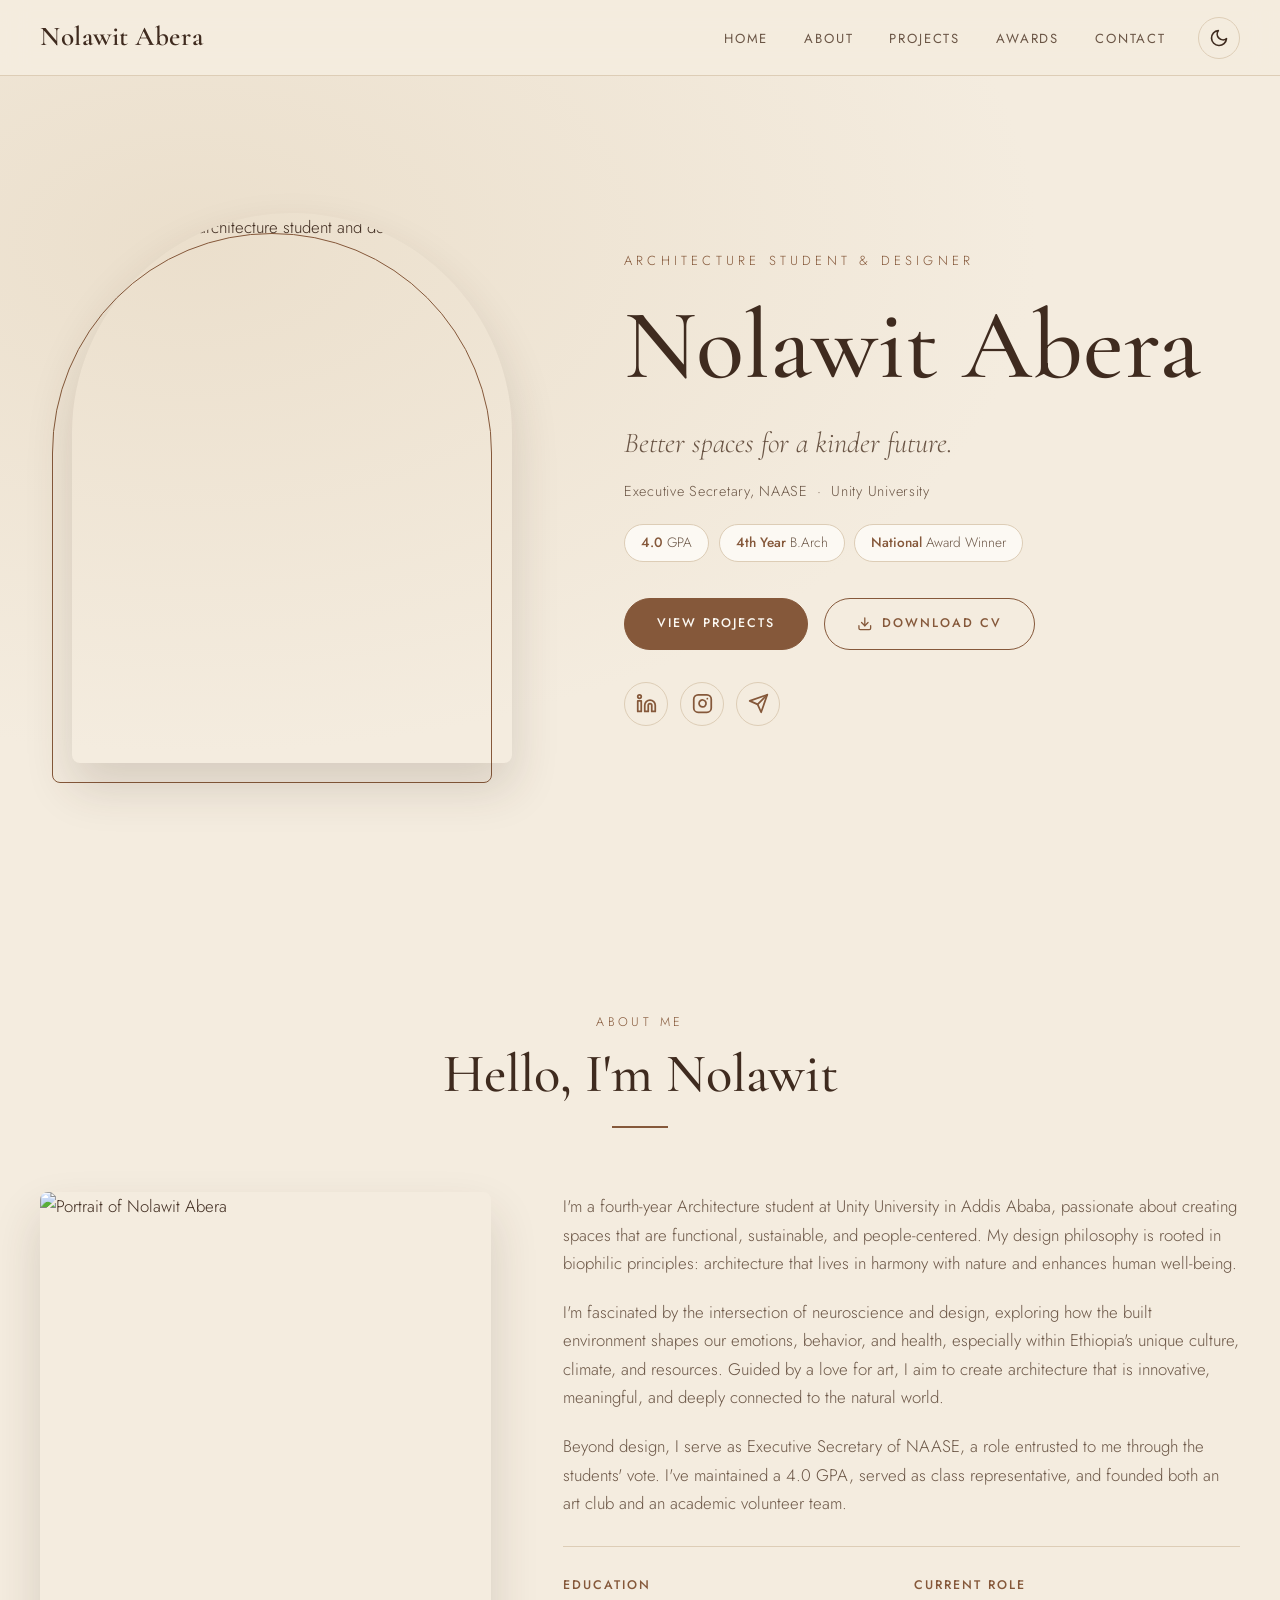
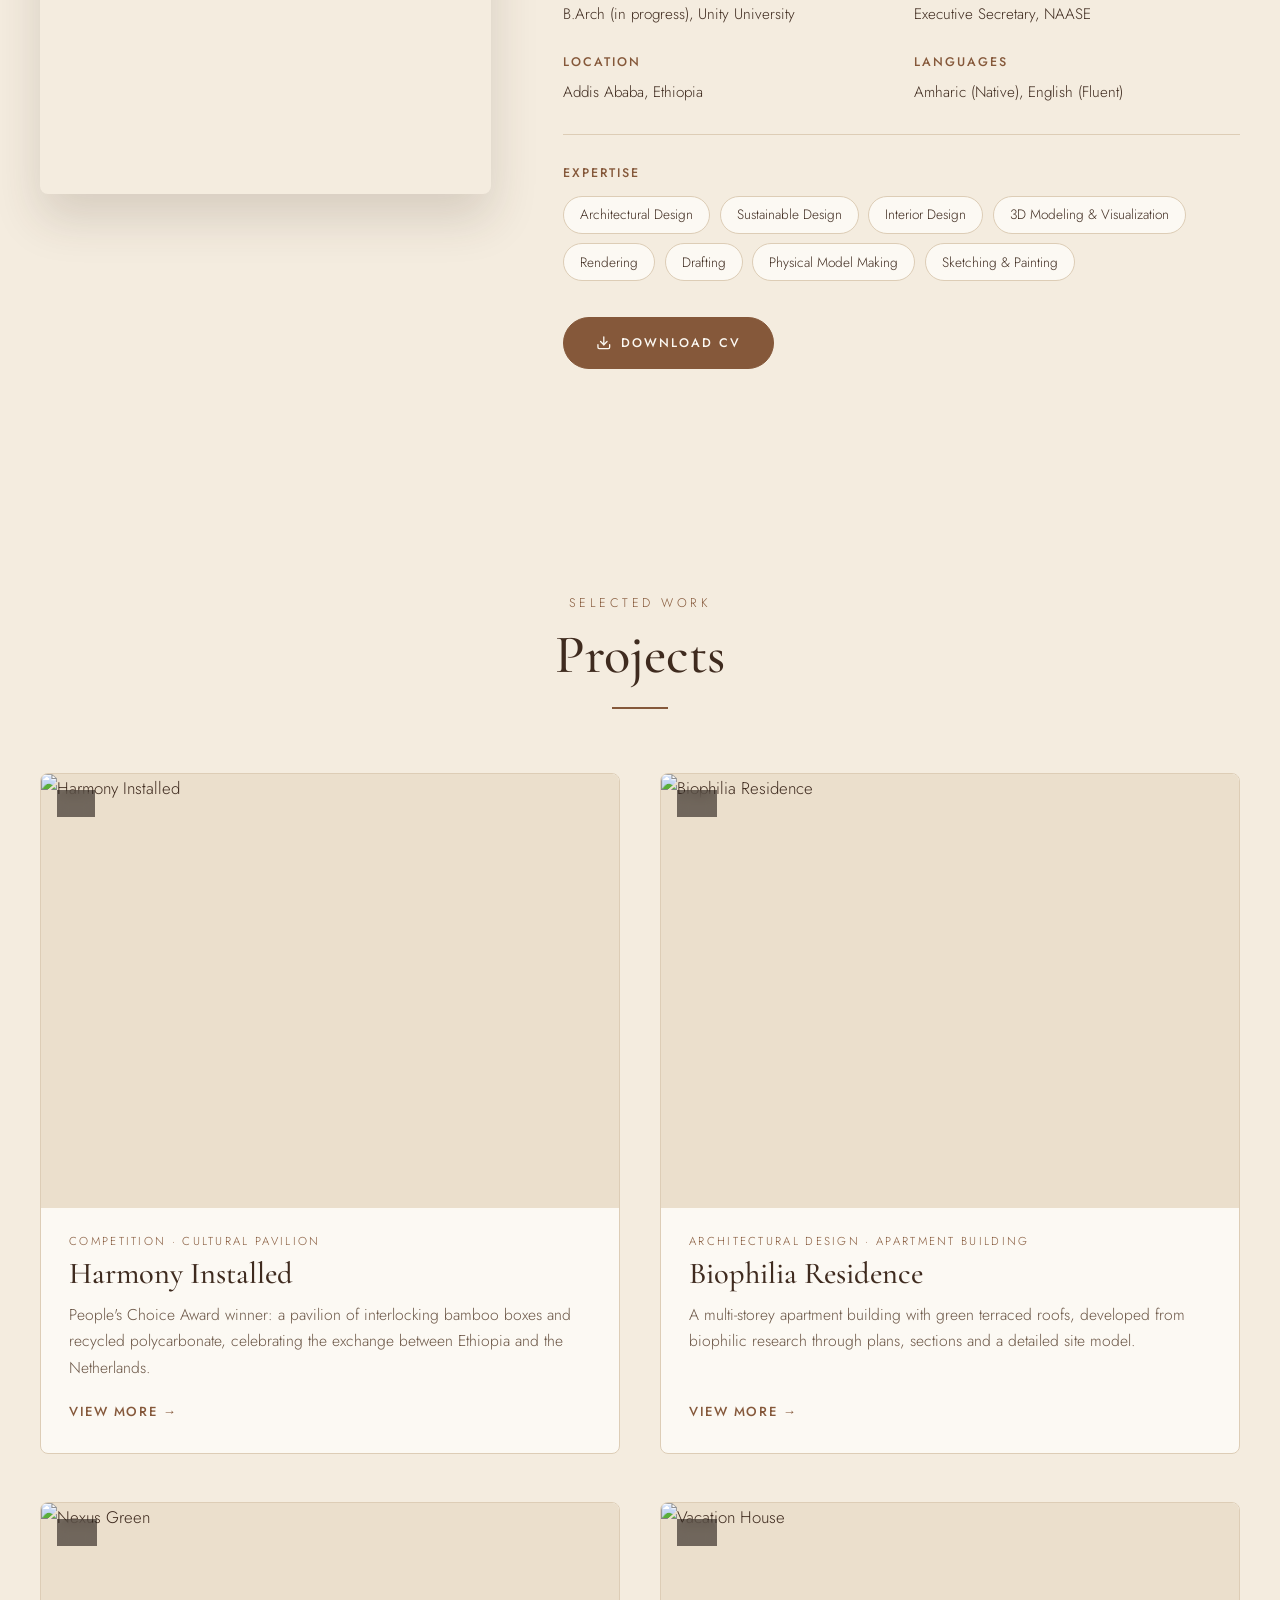
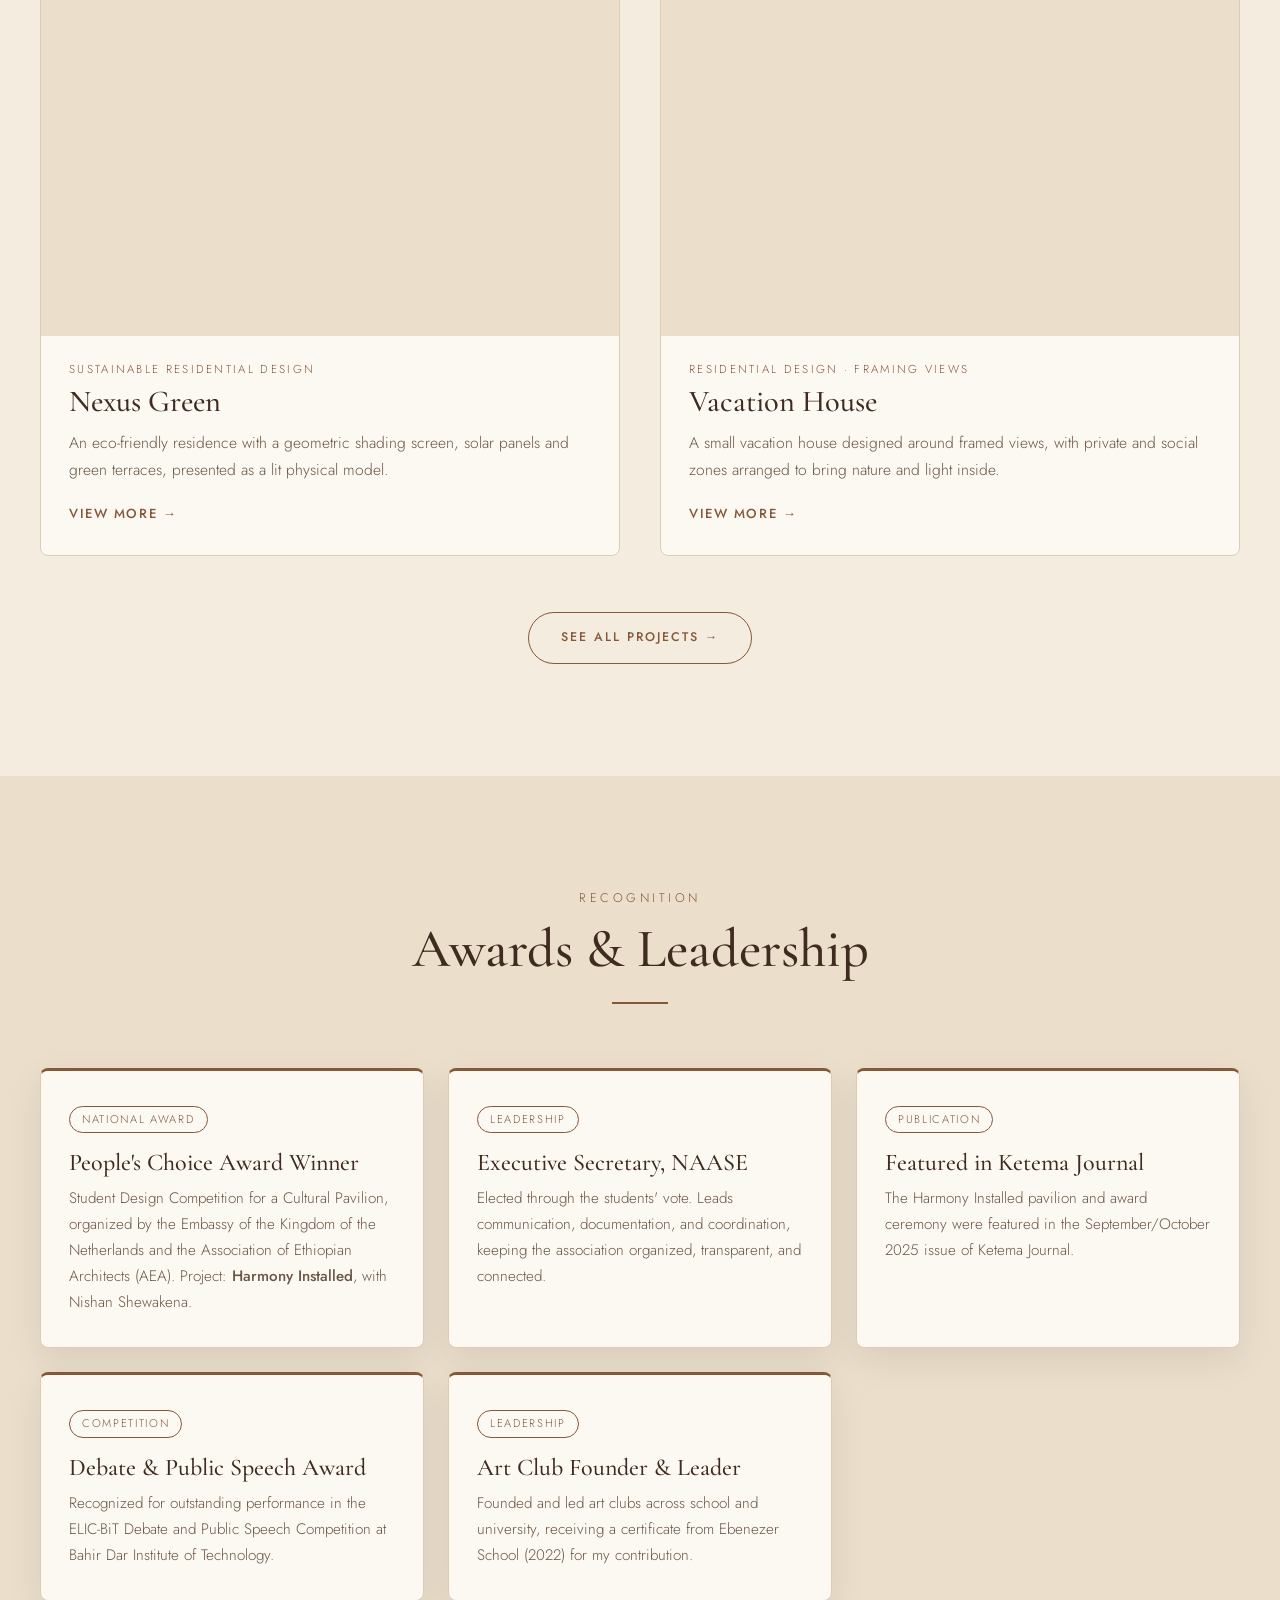
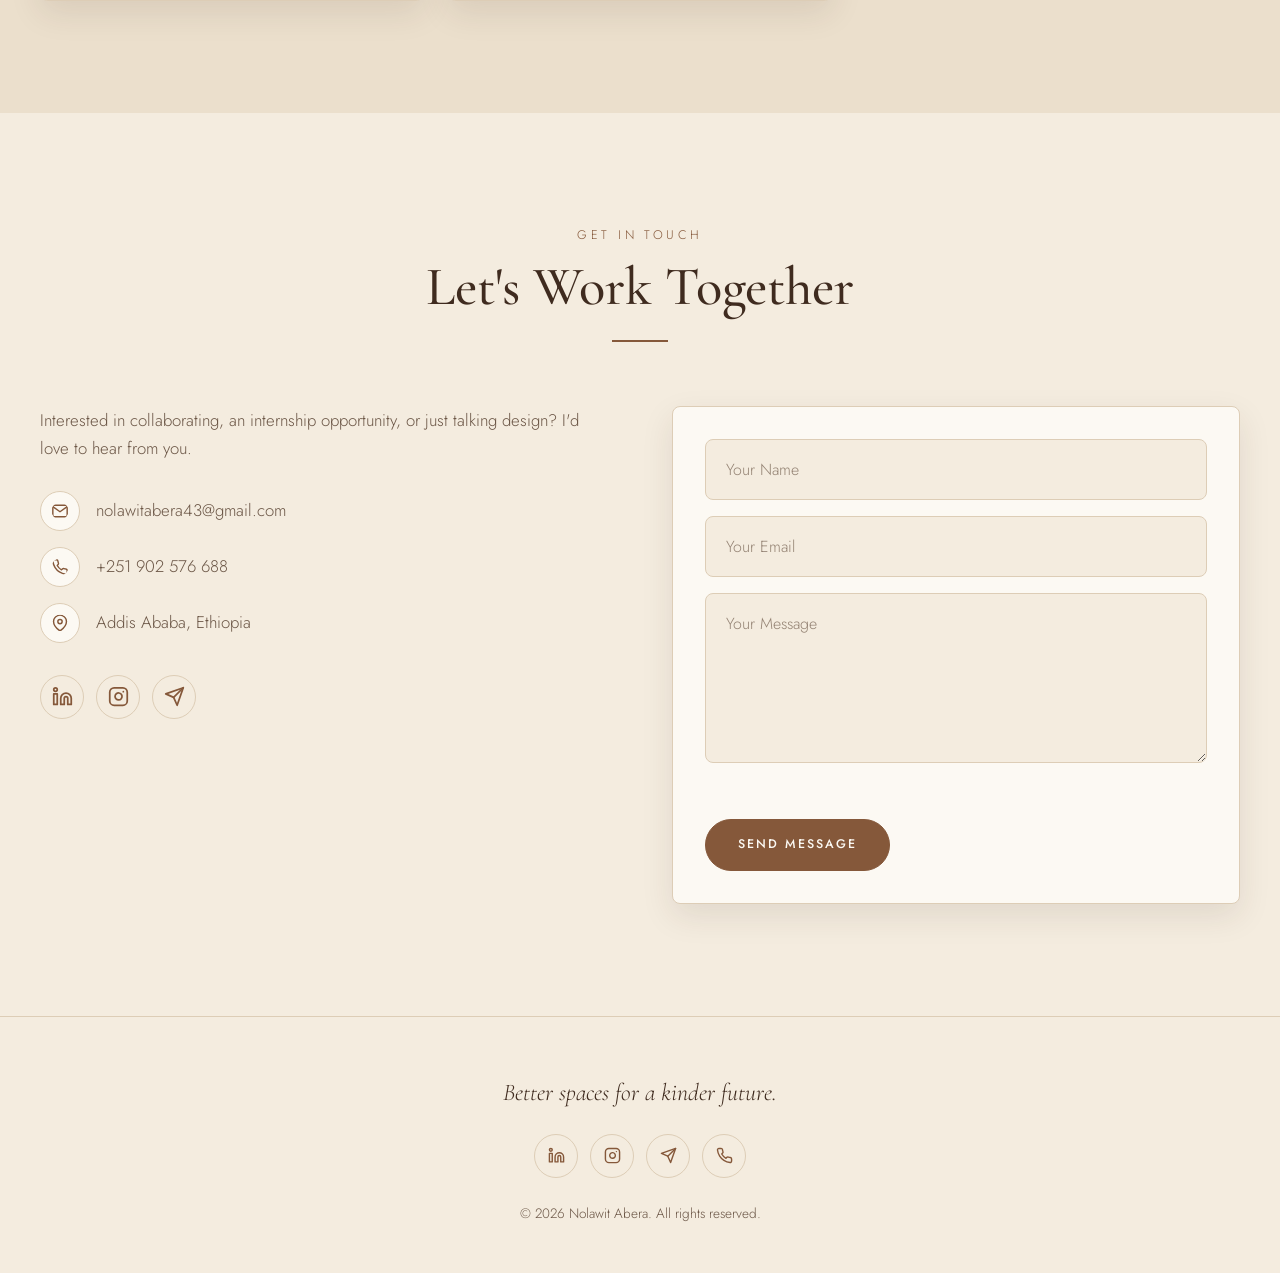
==== index.html @ d24535d1 "the first version of a portfolio added" ====
<!DOCTYPE html>
<html lang="en" data-theme="light">
<head>
  <meta charset="UTF-8">
  <meta name="viewport" content="width=device-width, initial-scale=1.0">
  <title>Nolawit Abera | Architecture Student &amp; Designer</title>
  <meta name="description" content="Portfolio of Nolawit Abera, architecture student at Unity University, Addis Ababa. Sustainable and biophilic design, architectural models, and art.">
  <link rel="icon" href="assets/images/profile.jpg">

  <meta property="og:title" content="Nolawit Abera | Architecture Student &amp; Designer">
  <meta property="og:description" content="Better spaces for a kinder future. Selected architecture projects, models, and art.">
  <meta property="og:image" content="assets/images/hero.jpg">
  <meta name="twitter:card" content="summary_large_image">

  <script>
    (function () {
      var saved = null;
      try { saved = localStorage.getItem('theme'); } catch (e) {}
      var prefersDark = window.matchMedia('(prefers-color-scheme: dark)').matches;
      document.documentElement.setAttribute('data-theme', saved || (prefersDark ? 'dark' : 'light'));
    })();
  </script>

  <link rel="preconnect" href="https://fonts.googleapis.com">
  <link rel="preconnect" href="https://fonts.gstatic.com" crossorigin>
  <link href="https://fonts.googleapis.com/css2?family=Cormorant+Garamond:ital,wght@0,400;0,500;0,600;1,400&family=Jost:wght@300;400;500&display=swap" rel="stylesheet">
  <link rel="stylesheet" href="style.css">
</head>
<body>

  <!-- Icon library: used below as <svg class="icon"><use href="#i-name"/></svg> -->
  <svg xmlns="http://www.w3.org/2000/svg" style="position:absolute;width:0;height:0;overflow:hidden" aria-hidden="true">
    <symbol id="i-instagram" viewBox="0 0 24 24">
      <rect x="2" y="2" width="20" height="20" rx="5" ry="5"/>
      <path d="M16 11.37A4 4 0 1 1 12.63 8 4 4 0 0 1 16 11.37z"/>
      <line x1="17.5" y1="6.5" x2="17.51" y2="6.5"/>
    </symbol>
    <symbol id="i-telegram" viewBox="0 0 24 24">
      <line x1="22" y1="2" x2="11" y2="13"/>
      <polygon points="22 2 15 22 11 13 2 9 22 2"/>
    </symbol>
    <symbol id="i-linkedin" viewBox="0 0 24 24">
      <path d="M16 8a6 6 0 0 1 6 6v7h-4v-7a2 2 0 0 0-2-2 2 2 0 0 0-2 2v7h-4v-7a6 6 0 0 1 6-6z"/>
      <rect x="2" y="9" width="4" height="12"/>
      <circle cx="4" cy="4" r="2"/>
    </symbol>
    <symbol id="i-phone" viewBox="0 0 24 24">
      <path d="M22 16.92v3a2 2 0 0 1-2.18 2 19.79 19.79 0 0 1-8.63-3.07 19.5 19.5 0 0 1-6-6 19.79 19.79 0 0 1-3.07-8.67A2 2 0 0 1 4.11 2h3a2 2 0 0 1 2 1.72 12.84 12.84 0 0 0 .7 2.81 2 2 0 0 1-.45 2.11L8.09 9.91a16 16 0 0 0 6 6l1.27-1.27a2 2 0 0 1 2.11-.45 12.84 12.84 0 0 0 2.81.7A2 2 0 0 1 22 16.92z"/>
    </symbol>
    <symbol id="i-mail" viewBox="0 0 24 24">
      <path d="M4 4h16c1.1 0 2 .9 2 2v12c0 1.1-.9 2-2 2H4c-1.1 0-2-.9-2-2V6c0-1.1.9-2 2-2z"/>
      <polyline points="22,6 12,13 2,6"/>
    </symbol>
    <symbol id="i-pin" viewBox="0 0 24 24">
      <path d="M21 10c0 7-9 13-9 13s-9-6-9-13a9 9 0 0 1 18 0z"/>
      <circle cx="12" cy="10" r="3"/>
    </symbol>
    <symbol id="i-download" viewBox="0 0 24 24">
      <path d="M21 15v4a2 2 0 0 1-2 2H5a2 2 0 0 1-2-2v-4"/>
      <polyline points="7 10 12 15 17 10"/>
      <line x1="12" y1="15" x2="12" y2="3"/>
    </symbol>
  </svg>

  <!-- ===== NAVBAR ===== -->
  <header class="navbar">
    <a href="index.html" class="logo">Nolawit Abera</a>

    <nav>
      <ul class="nav-links" id="nav-links">
        <li><a href="#home">Home</a></li>
        <li><a href="#about">About</a></li>
        <li><a href="#projects">Projects</a></li>
        <li><a href="#awards">Awards</a></li>
        <li><a href="#contact">Contact</a></li>
      </ul>
    </nav>

    <div class="nav-actions">
      <button class="theme-toggle" id="theme-toggle" aria-label="Switch dark or light mode">
        <svg class="icon-moon" viewBox="0 0 24 24" width="20" height="20" fill="none" stroke="currentColor" stroke-width="2" stroke-linecap="round" stroke-linejoin="round" aria-hidden="true">
          <path d="M21 12.79A9 9 0 1 1 11.21 3 7 7 0 0 0 21 12.79z"/>
        </svg>
        <svg class="icon-sun" viewBox="0 0 24 24" width="20" height="20" fill="none" stroke="currentColor" stroke-width="2" stroke-linecap="round" stroke-linejoin="round" aria-hidden="true">
          <circle cx="12" cy="12" r="5"/>
          <line x1="12" y1="1" x2="12" y2="3"/>
          <line x1="12" y1="21" x2="12" y2="23"/>
          <line x1="4.22" y1="4.22" x2="5.64" y2="5.64"/>
          <line x1="18.36" y1="18.36" x2="19.78" y2="19.78"/>
          <line x1="1" y1="12" x2="3" y2="12"/>
          <line x1="21" y1="12" x2="23" y2="12"/>
          <line x1="4.22" y1="19.78" x2="5.64" y2="18.36"/>
          <line x1="18.36" y1="5.64" x2="19.78" y2="4.22"/>
        </svg>
      </button>

      <button class="menu-toggle" id="menu-toggle" aria-label="Open menu" aria-expanded="false" aria-controls="nav-links">
        <span></span>
        <span></span>
        <span></span>
      </button>
    </div>
  </header>

  <main>

    <!-- ===== HERO ===== -->
    <section class="hero" id="home">
      <div class="hero-text">
        <p class="hero-subtitle">Architecture Student &amp; Designer</p>
        <h1>Nolawit Abera</h1>
        <p class="hero-tagline"><em>Better spaces for a kinder future.</em></p>
        <p class="hero-role">Executive Secretary, NAASE &nbsp;·&nbsp; Unity University</p>

        <ul class="hero-badges">
          <li><strong>4.0</strong> GPA</li>
          <li><strong>4th Year</strong> B.Arch</li>
          <li><strong>National</strong> Award Winner</li>
        </ul>

        <div class="hero-buttons">
          <a href="#projects" class="btn btn-primary">View Projects</a>
          <a href="assets/cv/nolawit-abera-cv.pdf" class="btn btn-outline" download="Nolawit-Abera-CV.pdf">
            <svg class="icon" aria-hidden="true"><use href="#i-download"/></svg> Download CV
          </a>
        </div>

        <ul class="social-icons">
          <li><a href="https://www.linkedin.com/in/nolawit-abera-a8ab04353?utm_source=share_via&utm_content=profile&utm_medium=member_ios" target="_blank" rel="noopener" aria-label="LinkedIn"><svg class="icon" aria-hidden="true"><use href="#i-linkedin"/></svg></a></li>
          <li><a href="https://instagram.com/nazul_violeta" target="_blank" rel="noopener" aria-label="Instagram"><svg class="icon" aria-hidden="true"><use href="#i-instagram"/></svg></a></li>
          <li><a href="https://t.me/Nolawit_abera" target="_blank" rel="noopener" aria-label="Telegram"><svg class="icon" aria-hidden="true"><use href="#i-telegram"/></svg></a></li>
        </ul>
      </div>

      <div class="hero-image">
        <img src="assets/images/profile.jpg" alt="Nolawit Abera, architecture student and designer">
      </div>
    </section>

    <!-- ===== ABOUT ===== -->
    <section class="about section" id="about">
      <div class="section-header">
        <p class="section-label">About Me</p>
        <h2>Hello, I'm Nolawit</h2>
      </div>

      <div class="about-content">
        <div class="about-image">
          <img src="assets/images/hero.jpg" alt="Portrait of Nolawit Abera">
        </div>

        <div class="about-text">
          <p>
            I'm a fourth-year Architecture student at Unity University in Addis Ababa,
            passionate about creating spaces that are functional, sustainable, and
            people-centered. My design philosophy is rooted in biophilic principles:
            architecture that lives in harmony with nature and enhances human well-being.
          </p>
          <p>
            I'm fascinated by the intersection of neuroscience and design, exploring how
            the built environment shapes our emotions, behavior, and health, especially
            within Ethiopia's unique culture, climate, and resources. Guided by a love for
            art, I aim to create architecture that is innovative, meaningful, and deeply
            connected to the natural world.
          </p>
          <p>
            Beyond design, I serve as Executive Secretary of NAASE, a role entrusted to me
            through the students' vote. I've maintained a 4.0 GPA, served as class
            representative, and founded both an art club and an academic volunteer team.
          </p>

          <div class="about-details">
            <div>
              <h4>Education</h4>
              <p>B.Arch (in progress), Unity University</p>
            </div>
            <div>
              <h4>Current Role</h4>
              <p>Executive Secretary, NAASE</p>
            </div>
            <div>
              <h4>Location</h4>
              <p>Addis Ababa, Ethiopia</p>
            </div>
            <div>
              <h4>Languages</h4>
              <p>Amharic (Native), English (Fluent)</p>
            </div>
          </div>

          <h4>Expertise</h4>
          <ul class="skills">
            <li>Architectural Design</li>
            <li>Sustainable Design</li>
            <li>Interior Design</li>
            <li>3D Modeling &amp; Visualization</li>
            <li>Rendering</li>
            <li>Drafting</li>
            <li>Physical Model Making</li>
            <li>Sketching &amp; Painting</li>
          </ul>

          <a href="assets/cv/nolawit-abera-cv.pdf" class="btn btn-primary" download="Nolawit-Abera-CV.pdf">
            <svg class="icon" aria-hidden="true"><use href="#i-download"/></svg> Download CV
          </a>
        </div>
      </div>
    </section>

    <!-- ===== PROJECTS (filled from data.js) ===== -->
    <section class="projects section" id="projects">
      <div class="section-header">
        <p class="section-label">Selected Work</p>
        <h2>Projects</h2>
      </div>

      <ul class="project-list" id="project-list" data-limit="4"></ul>

      <div class="center">
        <a href="projects.html" class="btn btn-outline see-all">See all projects →</a>
      </div>
    </section>

    <!-- ===== AWARDS & LEADERSHIP ===== -->
    <section class="awards section" id="awards">
      <div class="section-header">
        <p class="section-label">Recognition</p>
        <h2>Awards &amp; Leadership</h2>
      </div>

      <div class="awards-grid">
        <article class="award-card">
          <span class="award-tag">National Award</span>
          <h3>People's Choice Award Winner</h3>
          <p>
            Student Design Competition for a Cultural Pavilion, organized by the Embassy of
            the Kingdom of the Netherlands and the Association of Ethiopian Architects (AEA).
            Project: <strong>Harmony Installed</strong>, with Nishan Shewakena.
          </p>
        </article>

        <article class="award-card">
          <span class="award-tag">Leadership</span>
          <h3>Executive Secretary, NAASE</h3>
          <p>
            Elected through the students' vote. Leads communication, documentation, and
            coordination, keeping the association organized, transparent, and connected.
          </p>
        </article>

        <article class="award-card">
          <span class="award-tag">Publication</span>
          <h3>Featured in Ketema Journal</h3>
          <p>
            The Harmony Installed pavilion and award ceremony were featured in the
            September/October 2025 issue of Ketema Journal.
          </p>
        </article>

        <article class="award-card">
          <span class="award-tag">Competition</span>
          <h3>Debate &amp; Public Speech Award</h3>
          <p>
            Recognized for outstanding performance in the ELIC-BiT Debate and Public Speech
            Competition at Bahir Dar Institute of Technology.
          </p>
        </article>

        <article class="award-card">
          <span class="award-tag">Leadership</span>
          <h3>Art Club Founder &amp; Leader</h3>
          <p>
            Founded and led art clubs across school and university, receiving a certificate
            from Ebenezer School (2022) for my contribution.
          </p>
        </article>
      </div>
    </section>

    <!-- ===== CONTACT ===== -->
    <section class="contact section" id="contact">
      <div class="section-header">
        <p class="section-label">Get In Touch</p>
        <h2>Let's Work Together</h2>
      </div>

      <div class="contact-content">
        <div class="contact-info">
          <p>
            Interested in collaborating, an internship opportunity, or just talking design?
            I'd love to hear from you.
          </p>

          <ul class="contact-list">
            <li>
              <svg class="icon" aria-hidden="true"><use href="#i-mail"/></svg>
              <a href="mailto:nolawitabera43@gmail.com">nolawitabera43@gmail.com</a>
            </li>
            <li>
              <svg class="icon" aria-hidden="true"><use href="#i-phone"/></svg>
              <a href="tel:+251902576688">+251 902 576 688</a>
            </li>
            <li>
              <svg class="icon" aria-hidden="true"><use href="#i-pin"/></svg>
              <span>Addis Ababa, Ethiopia</span>
            </li>
          </ul>

          <ul class="social-icons">
            <li><a href="https://www.linkedin.com/in/nolawit-abera-a8ab04353?utm_source=share_via&utm_content=profile&utm_medium=member_ios" target="_blank" rel="noopener" aria-label="LinkedIn"><svg class="icon" aria-hidden="true"><use href="#i-linkedin"/></svg></a></li>
            <li><a href="https://instagram.com/nazul_violeta" target="_blank" rel="noopener" aria-label="Instagram"><svg class="icon" aria-hidden="true"><use href="#i-instagram"/></svg></a></li>
            <li><a href="https://t.me/Nolawit_abera" target="_blank" rel="noopener" aria-label="Telegram"><svg class="icon" aria-hidden="true"><use href="#i-telegram"/></svg></a></li>
          </ul>
        </div>

        <form class="contact-form" id="contact-form" action="https://formspree.io/f/xpppzebj" method="POST">
          <input type="text" name="_gotcha" tabindex="-1" autocomplete="off" style="display:none">
          <input type="text" name="name" placeholder="Your Name" required>
          <input type="email" name="email" placeholder="Your Email" required>
          <textarea name="message" rows="5" placeholder="Your Message" required></textarea>
          <p class="form-status" role="status"></p>
          <button type="submit" class="btn btn-primary">Send Message</button>
        </form>
      </div>
    </section>

  </main>

  <!-- ===== FOOTER ===== -->
  <footer class="footer">
    <p class="footer-tagline"><em>Better spaces for a kinder future.</em></p>
    <ul class="social-icons">
      <li><a href="https://www.linkedin.com/in/nolawit-abera-a8ab04353?utm_source=share_via&utm_content=profile&utm_medium=member_ios" target="_blank" rel="noopener" aria-label="LinkedIn"><svg class="icon" aria-hidden="true"><use href="#i-linkedin"/></svg></a></li>
      <li><a href="https://instagram.com/nazul_violeta" target="_blank" rel="noopener" aria-label="Instagram"><svg class="icon" aria-hidden="true"><use href="#i-instagram"/></svg></a></li>
      <li><a href="https://t.me/Nolawit_abera" target="_blank" rel="noopener" aria-label="Telegram"><svg class="icon" aria-hidden="true"><use href="#i-telegram"/></svg></a></li>
      <li><a href="tel:+251902576688" aria-label="Phone"><svg class="icon" aria-hidden="true"><use href="#i-phone"/></svg></a></li>
    </ul>
    <p>&copy; <span id="year"></span> Nolawit Abera. All rights reserved.</p>
  </footer>

  <script src="data.js"></script>
  <script src="script.js"></script>
</body>
</html>
---- style.css ----
/* =========================================================
   Nolawit Abera — Portfolio Stylesheet
   ========================================================= */

/* ---------- 1. THEME ---------- */
:root,
[data-theme="light"] {
  --bg: #F4ECDF;
  --surface: #FCF9F3;
  --surface-alt: #EBDFCC;
  --accent: #85583A;
  --accent-hover: #6F4830;
  --on-accent: #FCF9F3;
  --text: #3F2B1F;
  --text-soft: #6B5646;
  --border: #DDCDB6;
  --shadow: 0 12px 32px rgba(63, 43, 31, 0.10);
  --shadow-lg: 0 24px 48px rgba(63, 43, 31, 0.16);
  --nav-bg: rgba(244, 236, 223, 0.88);
}

[data-theme="dark"] {
  --bg: #1C1714;
  --surface: #262019;
  --surface-alt: #221C17;
  --accent: #C89B72;
  --accent-hover: #DDB48D;
  --on-accent: #1C1714;
  --text: #F1E8DC;
  --text-soft: #B8A898;
  --border: #3D332A;
  --shadow: 0 12px 32px rgba(0, 0, 0, 0.35);
  --shadow-lg: 0 24px 48px rgba(0, 0, 0, 0.5);
  --nav-bg: rgba(28, 23, 20, 0.88);
}

:root {
  --font-heading: 'Cormorant Garamond', Georgia, serif;
  --font-body: 'Jost', 'Segoe UI', sans-serif;
  --radius: 8px;
  --nav-height: 76px;
  --max-width: 1200px;
  --side-space: max(1.5rem, calc((100% - var(--max-width)) / 2));
}


/* ---------- 2. RESET & BASE ---------- */
*,
*::before,
*::after {
  box-sizing: border-box;
  margin: 0;
  padding: 0;
}

html {
  scroll-behavior: smooth;
}

body {
  font-family: var(--font-body);
  font-weight: 300;
  font-size: 1.05rem;
  line-height: 1.7;
  color: var(--text);
  background-color: var(--bg);
  transition: background-color 0.3s ease, color 0.3s ease;
  -webkit-font-smoothing: antialiased;
}

img {
  display: block;
  max-width: 100%;
}

a {
  color: inherit;
  text-decoration: none;
}

ul {
  list-style: none;
}

button {
  font: inherit;
  color: inherit;
  background: none;
  border: none;
  cursor: pointer;
}

h1, h2, h3 {
  font-family: var(--font-heading);
  font-weight: 500;
  line-height: 1.15;
  color: var(--text);
}

h4 {
  font-family: var(--font-body);
  font-size: 0.78rem;
  font-weight: 500;
  letter-spacing: 0.16em;
  text-transform: uppercase;
  color: var(--accent);
  margin-bottom: 0.4rem;
}

strong {
  font-weight: 500;
}

section[id] {
  scroll-margin-top: var(--nav-height);
}

:focus-visible {
  outline: 2px solid var(--accent);
  outline-offset: 3px;
}

.center {
  text-align: center;
  margin-top: 3.5rem;
}

.icon {
  width: 1.25em;
  height: 1.25em;
  fill: none;
  stroke: currentColor;
  stroke-width: 2;
  stroke-linecap: round;
  stroke-linejoin: round;
  vertical-align: -0.2em;
  flex-shrink: 0;
}


/* ---------- 3. NAVBAR ---------- */
.navbar {
  position: sticky;
  top: 0;
  z-index: 1000;
  height: var(--nav-height);
  display: flex;
  align-items: center;
  padding: 0 var(--side-space);
  background: var(--nav-bg);
  backdrop-filter: blur(14px);
  -webkit-backdrop-filter: blur(14px);
  border-bottom: 1px solid var(--border);
  transition: background-color 0.3s ease, border-color 0.3s ease;
}

.logo {
  font-family: var(--font-heading);
  font-size: 1.7rem;
  font-weight: 600;
  letter-spacing: 0.02em;
}

.navbar nav {
  margin-left: auto;
  margin-right: 2rem;
}

.nav-links {
  display: flex;
  gap: 2.25rem;
}

.nav-links a {
  position: relative;
  padding: 0.25rem 0;
  font-size: 0.82rem;
  font-weight: 400;
  letter-spacing: 0.14em;
  text-transform: uppercase;
  color: var(--text-soft);
  transition: color 0.2s ease;
}

.nav-links a::after {
  content: '';
  position: absolute;
  left: 0;
  bottom: 0;
  width: 0;
  height: 1px;
  background: var(--accent);
  transition: width 0.3s ease;
}

.nav-links a:hover {
  color: var(--text);
}

.nav-links a:hover::after {
  width: 100%;
}

.nav-actions {
  display: flex;
  align-items: center;
  gap: 0.5rem;
}

.theme-toggle {
  width: 42px;
  height: 42px;
  display: grid;
  place-items: center;
  border: 1px solid var(--border);
  border-radius: 50%;
  transition: border-color 0.2s, color 0.2s, transform 0.3s;
}

.theme-toggle:hover {
  color: var(--accent);
  border-color: var(--accent);
  transform: rotate(15deg);
}

[data-theme="light"] .icon-sun,
[data-theme="dark"] .icon-moon {
  display: none;
}

.menu-toggle {
  display: none;
  width: 42px;
  height: 42px;
  flex-direction: column;
  justify-content: center;
  align-items: center;
  gap: 5px;
}

.menu-toggle span {
  display: block;
  width: 22px;
  height: 2px;
  background: var(--text);
  transition: transform 0.3s ease, opacity 0.3s ease;
}

.menu-toggle.active span:nth-child(1) { transform: translateY(7px) rotate(45deg); }
.menu-toggle.active span:nth-child(2) { opacity: 0; }
.menu-toggle.active span:nth-child(3) { transform: translateY(-7px) rotate(-45deg); }


/* ---------- 4. BUTTONS & SOCIAL ICONS ---------- */
.btn {
  display: inline-flex;
  align-items: center;
  justify-content: center;
  gap: 0.6rem;
  padding: 0.9rem 2rem;
  font-size: 0.78rem;
  font-weight: 500;
  letter-spacing: 0.16em;
  text-transform: uppercase;
  border: 1px solid var(--accent);
  border-radius: 999px;
  transition: background-color 0.25s, color 0.25s, border-color 0.25s, transform 0.25s, box-shadow 0.25s;
}

.btn:hover {
  transform: translateY(-2px);
  box-shadow: var(--shadow);
}

.btn-primary {
  background: var(--accent);
  color: var(--on-accent);
}

.btn-primary:hover {
  background: var(--accent-hover);
  border-color: var(--accent-hover);
}

.btn-outline {
  background: transparent;
  color: var(--accent);
}

.btn-outline:hover {
  background: var(--accent);
  color: var(--on-accent);
}

.social-icons {
  display: flex;
  flex-wrap: wrap;
  justify-content: center;
  gap: 0.75rem;
  margin-top: 1.5rem;
}

.social-icons a {
  width: 44px;
  height: 44px;
  display: grid;
  place-items: center;
  border: 1px solid var(--border);
  border-radius: 50%;
  color: var(--accent);
  transition: background-color 0.25s, color 0.25s, border-color 0.25s, transform 0.25s;
}

.social-icons a:hover {
  background: var(--accent);
  border-color: var(--accent);
  color: var(--on-accent);
  transform: translateY(-2px);
}


/* ---------- 5. SECTIONS (shared) ---------- */
.section {
  padding: 7rem var(--side-space);
}

.section-header {
  text-align: center;
  margin-bottom: 4rem;
}

.section-label {
  font-size: 0.78rem;
  letter-spacing: 0.28em;
  text-transform: uppercase;
  color: var(--accent);
  margin-bottom: 0.6rem;
}

.section-header h2 {
  font-size: clamp(2.3rem, 5vw, 3.4rem);
}

.section-header h2::after {
  content: '';
  display: block;
  width: 56px;
  height: 2px;
  margin: 1.3rem auto 0;
  background: var(--accent);
}


/* ---------- 6. HERO ---------- */
.hero {
  min-height: calc(100vh - var(--nav-height));
  display: grid;
  grid-template-columns: 0.9fr 1.1fr;
  align-items: center;
  gap: 5rem;
  padding: 4rem var(--side-space);
  background:
    radial-gradient(ellipse at 15% 20%, var(--surface-alt) 0%, transparent 55%),
    var(--bg);
}

.hero-subtitle {
  font-size: 0.82rem;
  letter-spacing: 0.32em;
  text-transform: uppercase;
  color: var(--accent);
  margin-bottom: 1rem;
}

.hero h1 {
  font-size: clamp(3.2rem, 8vw, 6.2rem);
  margin-bottom: 1rem;
}

.hero-tagline {
  font-family: var(--font-heading);
  font-size: clamp(1.4rem, 2.5vw, 1.8rem);
  color: var(--text-soft);
  margin-bottom: 0.75rem;
}

.hero-role {
  font-size: 0.9rem;
  letter-spacing: 0.05em;
  color: var(--text-soft);
  margin-bottom: 1.25rem;
}

.hero-badges {
  display: flex;
  flex-wrap: wrap;
  gap: 0.6rem;
  margin-bottom: 2.25rem;
}

.hero-badges li {
  padding: 0.4rem 1rem;
  font-size: 0.85rem;
  color: var(--text-soft);
  background: var(--surface);
  border: 1px solid var(--border);
  border-radius: 999px;
}

.hero-badges strong {
  color: var(--accent);
  font-weight: 500;
}

.hero-buttons {
  display: flex;
  flex-wrap: wrap;
  gap: 1rem;
}

.hero .social-icons {
  justify-content: flex-start;
  margin-top: 2rem;
}

.hero-image {
  order: -1;
  position: relative;
  isolation: isolate;
  justify-self: center;
  width: 100%;
  max-width: 440px;
}

.hero-image::before {
  content: '';
  position: absolute;
  inset: 1.25rem 1.25rem -1.25rem -1.25rem;
  z-index: -1;
  border: 1px solid var(--accent);
  border-radius: 220px 220px var(--radius) var(--radius);
}

.hero-image img {
  width: 100%;
  aspect-ratio: 4 / 5;
  object-fit: cover;
  border-radius: 220px 220px var(--radius) var(--radius);
  box-shadow: var(--shadow-lg);
}


/* ---------- 7. ABOUT ---------- */
.about-content {
  display: grid;
  grid-template-columns: 0.8fr 1.2fr;
  gap: 4.5rem;
  align-items: start;
}

.about-image {
  position: sticky;
  top: calc(var(--nav-height) + 2rem);
}

.about-image img {
  width: 100%;
  aspect-ratio: 3 / 4;
  object-fit: cover;
  border-radius: var(--radius);
  box-shadow: var(--shadow-lg);
}

.about-text > p {
  margin-bottom: 1.25rem;
  color: var(--text-soft);
}

.about-details {
  display: grid;
  grid-template-columns: repeat(2, 1fr);
  gap: 1.5rem;
  margin: 1.75rem 0;
  padding: 1.75rem 0;
  border-top: 1px solid var(--border);
  border-bottom: 1px solid var(--border);
}

.about-details p {
  font-size: 0.95rem;
}

.skills {
  display: flex;
  flex-wrap: wrap;
  gap: 0.6rem;
  margin: 0.75rem 0 2.25rem;
}

.skills li {
  padding: 0.4rem 1rem;
  font-size: 0.85rem;
  background: var(--surface);
  border: 1px solid var(--border);
  border-radius: 999px;
  transition: border-color 0.2s, color 0.2s;
}

.skills li:hover {
  color: var(--accent);
  border-color: var(--accent);
}


/* ---------- 8. PROJECT CARDS ---------- */
.project-list {
  display: grid;
  grid-template-columns: repeat(2, 1fr);
  gap: 3rem 2.5rem;
}

.project-item {
  display: flex;
  flex-direction: column;
  background: var(--surface);
  border: 1px solid var(--border);
  border-radius: var(--radius);
  overflow: hidden;
  transition: transform 0.35s ease, box-shadow 0.35s ease;
}

.project-item:hover {
  transform: translateY(-6px);
  box-shadow: var(--shadow-lg);
}

.project-image {
  position: relative;
  display: block;
  overflow: hidden;
  background: var(--surface-alt);
}

.project-image img {
  width: 100%;
  aspect-ratio: 4 / 3;
  object-fit: cover;
  transition: transform 0.6s ease;
}

.project-item:hover .project-image img {
  transform: scale(1.05);
}

.project-number {
  position: absolute;
  top: 1rem;
  left: 1rem;
  padding: 0.2rem 0.7rem;
  font-size: 0.75rem;
  letter-spacing: 0.15em;
  color: #F5EFE6;
  background: rgba(30, 22, 17, 0.6);
  backdrop-filter: blur(6px);
  border-radius: 999px;
}

.project-info {
  display: flex;
  flex-direction: column;
  flex: 1;
  padding: 1.5rem 1.75rem 1.75rem;
}

.project-category {
  font-size: 0.72rem;
  letter-spacing: 0.2em;
  text-transform: uppercase;
  color: var(--accent);
}

.project-info h3 {
  font-size: 1.9rem;
  margin: 0.35rem 0 0.6rem;
}

.project-info p {
  color: var(--text-soft);
  font-size: 0.98rem;
  margin-bottom: 1.25rem;
}

.view-more {
  align-self: flex-start;
  margin-top: auto;
  font-size: 0.82rem;
  font-weight: 500;
  letter-spacing: 0.12em;
  text-transform: uppercase;
  color: var(--accent);
  border-bottom: 1px solid transparent;
  transition: border-color 0.2s;
}

.view-more:hover {
  border-color: var(--accent);
}


/* ---------- 9. AWARDS ---------- */
.awards {
  background: var(--surface-alt);
  transition: background-color 0.3s ease;
}

.awards-grid {
  display: grid;
  grid-template-columns: repeat(auto-fit, minmax(300px, 1fr));
  gap: 1.5rem;
}

.award-card {
  padding: 2rem 1.75rem;
  background: var(--surface);
  border: 1px solid var(--border);
  border-top: 3px solid var(--accent);
  border-radius: var(--radius);
  box-shadow: var(--shadow);
  transition: transform 0.3s ease;
}

.award-card:hover {
  transform: translateY(-4px);
}

.award-tag {
  display: inline-block;
  margin-bottom: 1rem;
  padding: 0.2rem 0.75rem;
  font-size: 0.7rem;
  letter-spacing: 0.15em;
  text-transform: uppercase;
  color: var(--accent);
  border: 1px solid var(--accent);
  border-radius: 999px;
}

.award-card h3 {
  font-size: 1.5rem;
  margin-bottom: 0.6rem;
}

.award-card p {
  font-size: 0.95rem;
  color: var(--text-soft);
}


/* ---------- 10. CONTACT ---------- */
.contact-content {
  display: grid;
  grid-template-columns: 1fr 1fr;
  gap: 4rem;
  align-items: start;
}

.contact-info > p {
  margin-bottom: 1.75rem;
  color: var(--text-soft);
}

.contact-list li {
  display: flex;
  align-items: center;
  gap: 1rem;
  margin-bottom: 1rem;
  color: var(--text-soft);
}

.contact-list .icon {
  width: 2.5rem;
  height: 2.5rem;
  padding: 0.65rem;
  color: var(--accent);
  background: var(--surface);
  border: 1px solid var(--border);
  border-radius: 50%;
}

.contact-list a {
  transition: color 0.2s;
}

.contact-list a:hover {
  color: var(--accent);
}

.contact-info .social-icons {
  justify-content: flex-start;
  margin-top: 2rem;
}

.contact-form {
  display: flex;
  flex-direction: column;
  gap: 1rem;
  padding: 2rem;
  background: var(--surface);
  border: 1px solid var(--border);
  border-radius: var(--radius);
  box-shadow: var(--shadow);
}

.contact-form input,
.contact-form textarea {
  width: 100%;
  padding: 1rem 1.25rem;
  font: inherit;
  font-size: 1rem;
  color: var(--text);
  background: var(--bg);
  border: 1px solid var(--border);
  border-radius: var(--radius);
  transition: border-color 0.2s, background-color 0.3s;
}

.contact-form textarea {
  min-height: 140px;
  resize: vertical;
}

.contact-form input::placeholder,
.contact-form textarea::placeholder {
  color: var(--text-soft);
  opacity: 0.7;
}

.contact-form input:focus,
.contact-form textarea:focus {
  outline: none;
  border-color: var(--accent);
}

.contact-form .btn {
  align-self: flex-start;
}

.form-status {
  min-height: 1.5rem;
  font-size: 0.95rem;
  color: var(--accent);
}


/* ---------- 11. FOOTER ---------- */
.footer {
  padding: 3.5rem var(--side-space) 3rem;
  text-align: center;
  font-size: 0.85rem;
  color: var(--text-soft);
  border-top: 1px solid var(--border);
}

.footer-tagline {
  font-family: var(--font-heading);
  font-size: 1.5rem;
  color: var(--text);
}

.footer .social-icons {
  margin: 1.25rem 0 1.5rem;
}


/* ---------- 12. PROJECTS PAGE HEADER ---------- */
.page-header {
  padding: 5rem var(--side-space) 1rem;
  text-align: center;
}

.page-header h1 {
  font-size: clamp(2.8rem, 6vw, 4.5rem);
}

.page-header p:not(.section-label) {
  max-width: 600px;
  margin: 1rem auto 0;
  color: var(--text-soft);
}


/* ---------- 13. PROJECT DETAIL PAGE ---------- */
.project-hero {
  padding: 4rem var(--side-space) 2rem;
  text-align: center;
}

.back-link {
  display: inline-block;
  margin-bottom: 1.75rem;
  font-size: 0.78rem;
  letter-spacing: 0.16em;
  text-transform: uppercase;
  color: var(--accent);
}

.back-link:hover {
  text-decoration: underline;
}

.project-count {
  display: block;
  margin-bottom: 0.75rem;
  font-size: 0.8rem;
  letter-spacing: 0.3em;
  color: var(--text-soft);
}

.project-hero h1 {
  font-size: clamp(2.8rem, 7vw, 5rem);
}

.project-meta {
  display: flex;
  flex-wrap: wrap;
  justify-content: center;
  gap: 0.6rem;
  margin-top: 1.75rem;
}

.project-meta li {
  padding: 0.35rem 1rem;
  font-size: 0.75rem;
  letter-spacing: 0.12em;
  text-transform: uppercase;
  color: var(--text-soft);
  border: 1px solid var(--border);
  border-radius: 999px;
}

.project-intro {
  max-width: 760px;
  margin: 2.5rem auto 4.5rem;
  padding: 0 1.5rem;
  color: var(--text-soft);
}

.project-intro p + p {
  margin-top: 1.1rem;
}

.project-intro p:first-child {
  font-family: var(--font-heading);
  font-size: clamp(1.3rem, 2.5vw, 1.65rem);
  line-height: 1.5;
  color: var(--text);
}

.shots {
  padding: 0 var(--side-space);
}

.shot {
  display: grid;
  grid-template-columns: 1.4fr 1fr;
  gap: 3.5rem;
  align-items: center;
  margin-bottom: 5rem;
}

.shot:nth-child(even) {
  grid-template-columns: 1fr 1.4fr;
}

.shot:nth-child(even) figcaption {
  order: -1;
}

.shot-image {
  display: block;
  width: 100%;
  padding: 0;
  overflow: hidden;
  background: var(--surface-alt);
  border-radius: var(--radius);
  box-shadow: var(--shadow-lg);
  cursor: zoom-in;
}

.shot-image img {
  width: 100%;
  height: auto;
  max-height: 82vh;
  object-fit: contain;
  transition: transform 0.5s ease;
}

.shot-image:hover img {
  transform: scale(1.02);
}

.shot figcaption {
  display: flex;
  flex-direction: column;
  gap: 1rem;
}

.shot-number {
  display: flex;
  align-items: center;
  gap: 1rem;
  font-family: var(--font-heading);
  font-size: 3.2rem;
  line-height: 1;
  color: var(--accent);
}

.shot-number::after {
  content: '';
  flex: 1;
  height: 1px;
  background: var(--border);
}

.shot figcaption p {
  font-size: 1.05rem;
  color: var(--text-soft);
}

.next-project {
  display: block;
  margin: 2rem var(--side-space) 6rem;
  padding: 3.5rem 2rem;
  text-align: center;
  background: var(--surface-alt);
  border: 1px solid var(--border);
  border-radius: var(--radius);
  transition: transform 0.3s ease, box-shadow 0.3s ease;
}

.next-project:hover {
  transform: translateY(-4px);
  box-shadow: var(--shadow-lg);
}

.next-project span {
  display: block;
  margin-bottom: 0.5rem;
  font-size: 0.78rem;
  letter-spacing: 0.25em;
  text-transform: uppercase;
  color: var(--accent);
}

.next-project strong {
  font-family: var(--font-heading);
  font-size: clamp(1.8rem, 4vw, 2.8rem);
  font-weight: 500;
}

.not-found {
  padding: 7rem var(--side-space);
  text-align: center;
}

.not-found h1 {
  margin-bottom: 1.5rem;
}


/* ---------- 14. LIGHTBOX ---------- */
.lightbox {
  position: fixed;
  inset: 0;
  z-index: 2000;
  display: none;
  align-items: center;
  justify-content: center;
  padding: 4rem 5rem 5rem;
  background: rgba(20, 15, 12, 0.95);
}

.lightbox.open {
  display: flex;
}

.lightbox-figure {
  display: flex;
  flex-direction: column;
  align-items: center;
  gap: 1rem;
  max-width: 100%;
}

.lightbox img {
  max-width: 100%;
  max-height: calc(100vh - 14rem);
  object-fit: contain;
  border-radius: var(--radius);
}

.lightbox-caption {
  max-width: 700px;
  text-align: center;
  font-size: 0.95rem;
  line-height: 1.6;
  color: #E8DCCB;
}

.lightbox button {
  position: absolute;
  width: 48px;
  height: 48px;
  display: grid;
  place-items: center;
  font-size: 2rem;
  line-height: 1;
  color: #F5EFE6;
  border-radius: 50%;
  transition: background-color 0.2s;
}

.lightbox button:hover {
  background: rgba(255, 255, 255, 0.14);
}

.lightbox-close { top: 1rem; right: 1rem; }
.lightbox-prev  { top: 50%; left: 1rem; transform: translateY(-50%); }
.lightbox-next  { top: 50%; right: 1rem; transform: translateY(-50%); }

.lightbox-counter {
  position: absolute;
  bottom: 1.25rem;
  left: 50%;
  transform: translateX(-50%);
  font-size: 0.85rem;
  letter-spacing: 0.15em;
  color: #F5EFE6;
}

body.no-scroll {
  overflow: hidden;
}


/* ---------- 15. SCROLL-IN ANIMATION ---------- */
.reveal {
  opacity: 0;
  transform: translateY(28px);
  transition: opacity 0.8s ease, transform 0.8s ease;
}

.reveal.visible {
  opacity: 1;
  transform: none;
}


/* ---------- 16. TABLET (900px and below) ---------- */
@media (max-width: 900px) {
  .navbar nav {
    margin-right: 0.5rem;
  }

  .nav-links {
    position: absolute;
    top: var(--nav-height);
    left: 0;
    right: 0;
    flex-direction: column;
    align-items: center;
    gap: 0;
    max-height: 0;
    overflow: hidden;
    background: var(--bg);
    border-bottom: 1px solid var(--border);
    transition: max-height 0.4s ease;
  }

  .nav-links.open {
    max-height: 400px;
  }

  .nav-links li {
    width: 100%;
    text-align: center;
  }

  .nav-links a {
    display: block;
    padding: 1rem;
  }

  .nav-links a::after {
    display: none;
  }

  .menu-toggle {
    display: flex;
  }

  .hero {
    grid-template-columns: 1fr;
    gap: 3rem;
    min-height: auto;
    padding-top: 3rem;
    text-align: center;
  }

  .hero-badges,
  .hero-buttons,
  .hero .social-icons {
    justify-content: center;
  }

  .hero-image {
    width: 85%;
    max-width: 340px;
  }

  .about-content,
  .contact-content {
    grid-template-columns: 1fr;
    gap: 3rem;
  }

  .about-image {
    position: static;
    max-width: 380px;
    margin: 0 auto;
  }

  .shot,
  .shot:nth-child(even) {
    grid-template-columns: 1fr;
    gap: 1.5rem;
    margin-bottom: 3.5rem;
  }

  .shot:nth-child(even) figcaption {
    order: 0;
  }
}


/* ---------- 17. PHONES (600px and below) ---------- */
@media (max-width: 600px) {
  :root {
    --side-space: 1.25rem;
  }

  .section {
    padding-top: 4.5rem;
    padding-bottom: 4.5rem;
  }

  .project-list {
    grid-template-columns: 1fr;
    gap: 2.5rem;
  }

  .about-details {
    grid-template-columns: 1fr;
    gap: 1rem;
  }

  .contact-form {
    padding: 1.25rem;
  }

  .contact-form .btn {
    align-self: stretch;
  }

  .lightbox {
    padding: 4rem 1rem 6.5rem;
  }

  .lightbox img {
    max-height: calc(100vh - 17rem);
  }

  .lightbox-prev,
  .lightbox-next {
    top: auto;
    bottom: 1rem;
    transform: none;
  }
}


/* ---------- 18. REDUCED MOTION ---------- */
@media (prefers-reduced-motion: reduce) {
  html {
    scroll-behavior: auto;
  }

  *,
  *::before,
  *::after {
    transition-duration: 0.01ms !important;
    animation-duration: 0.01ms !important;
  }

  .reveal {
    opacity: 1;
    transform: none;
  }
}
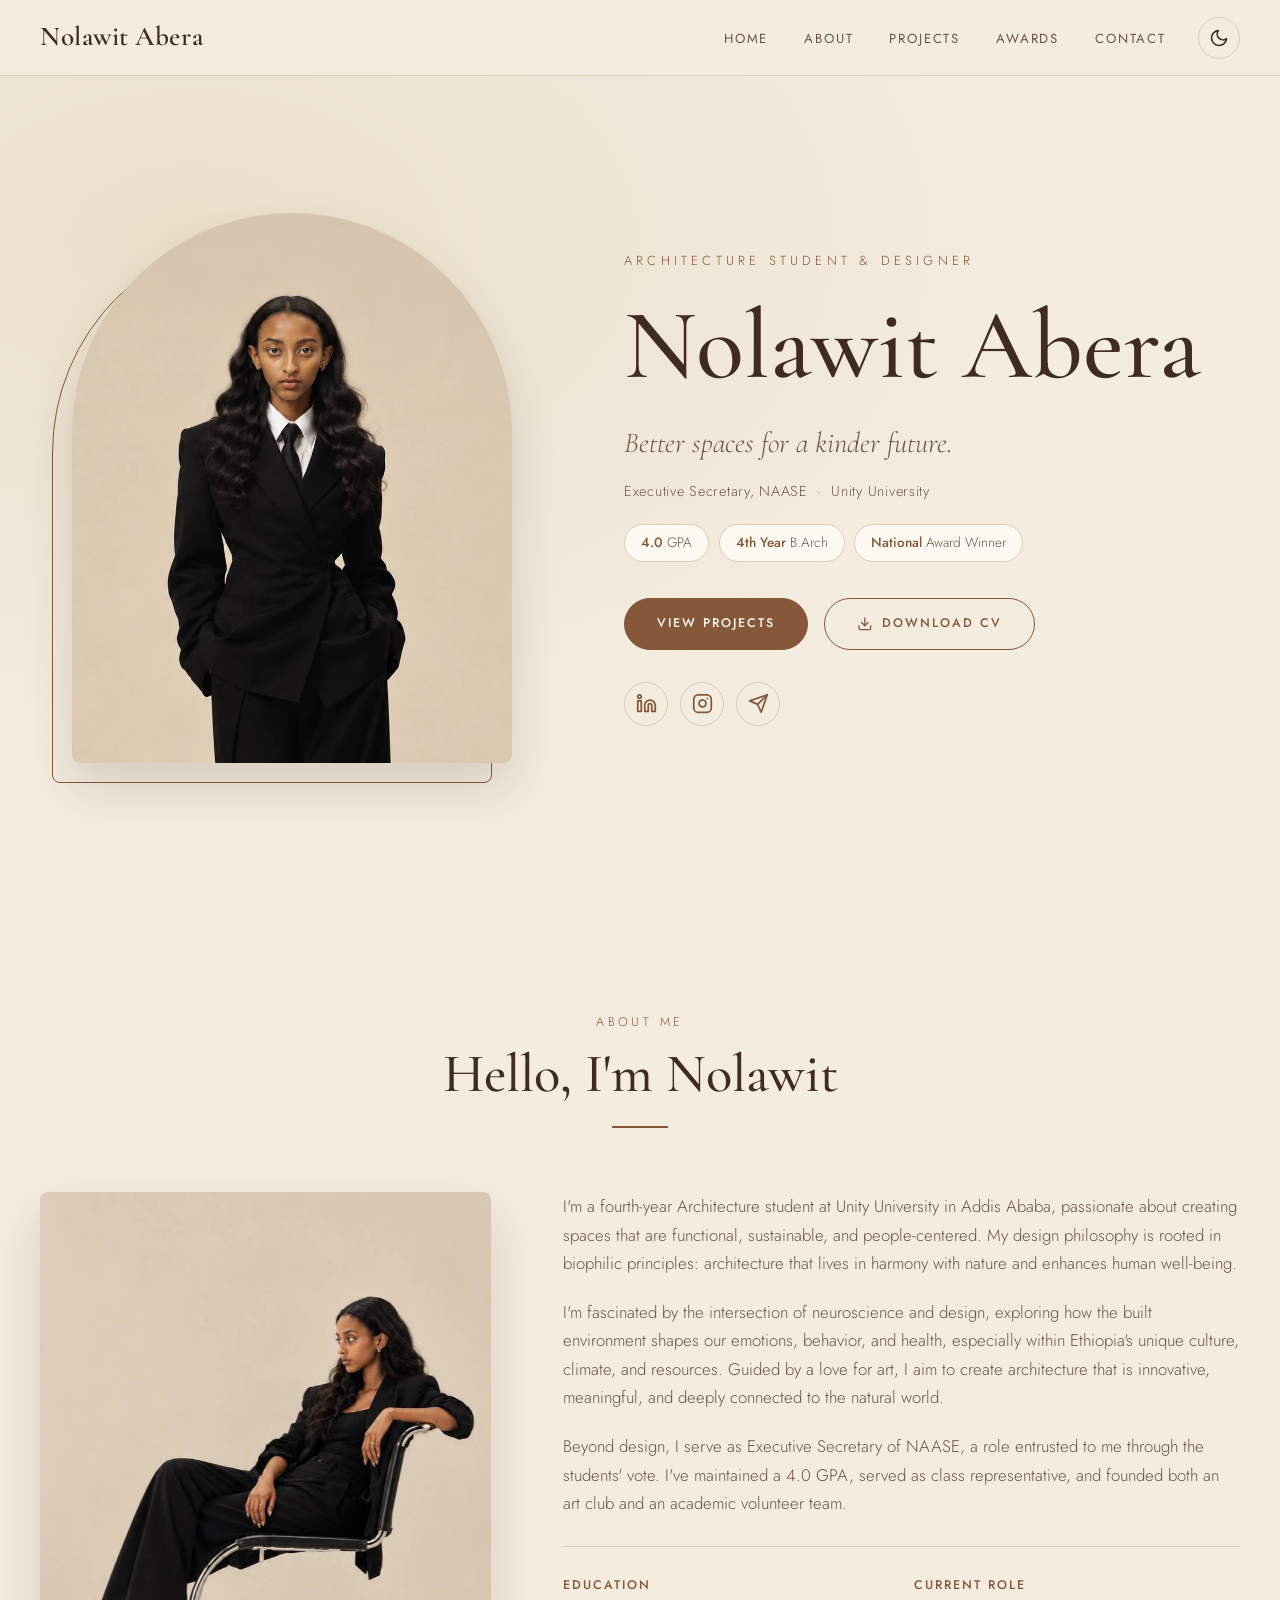
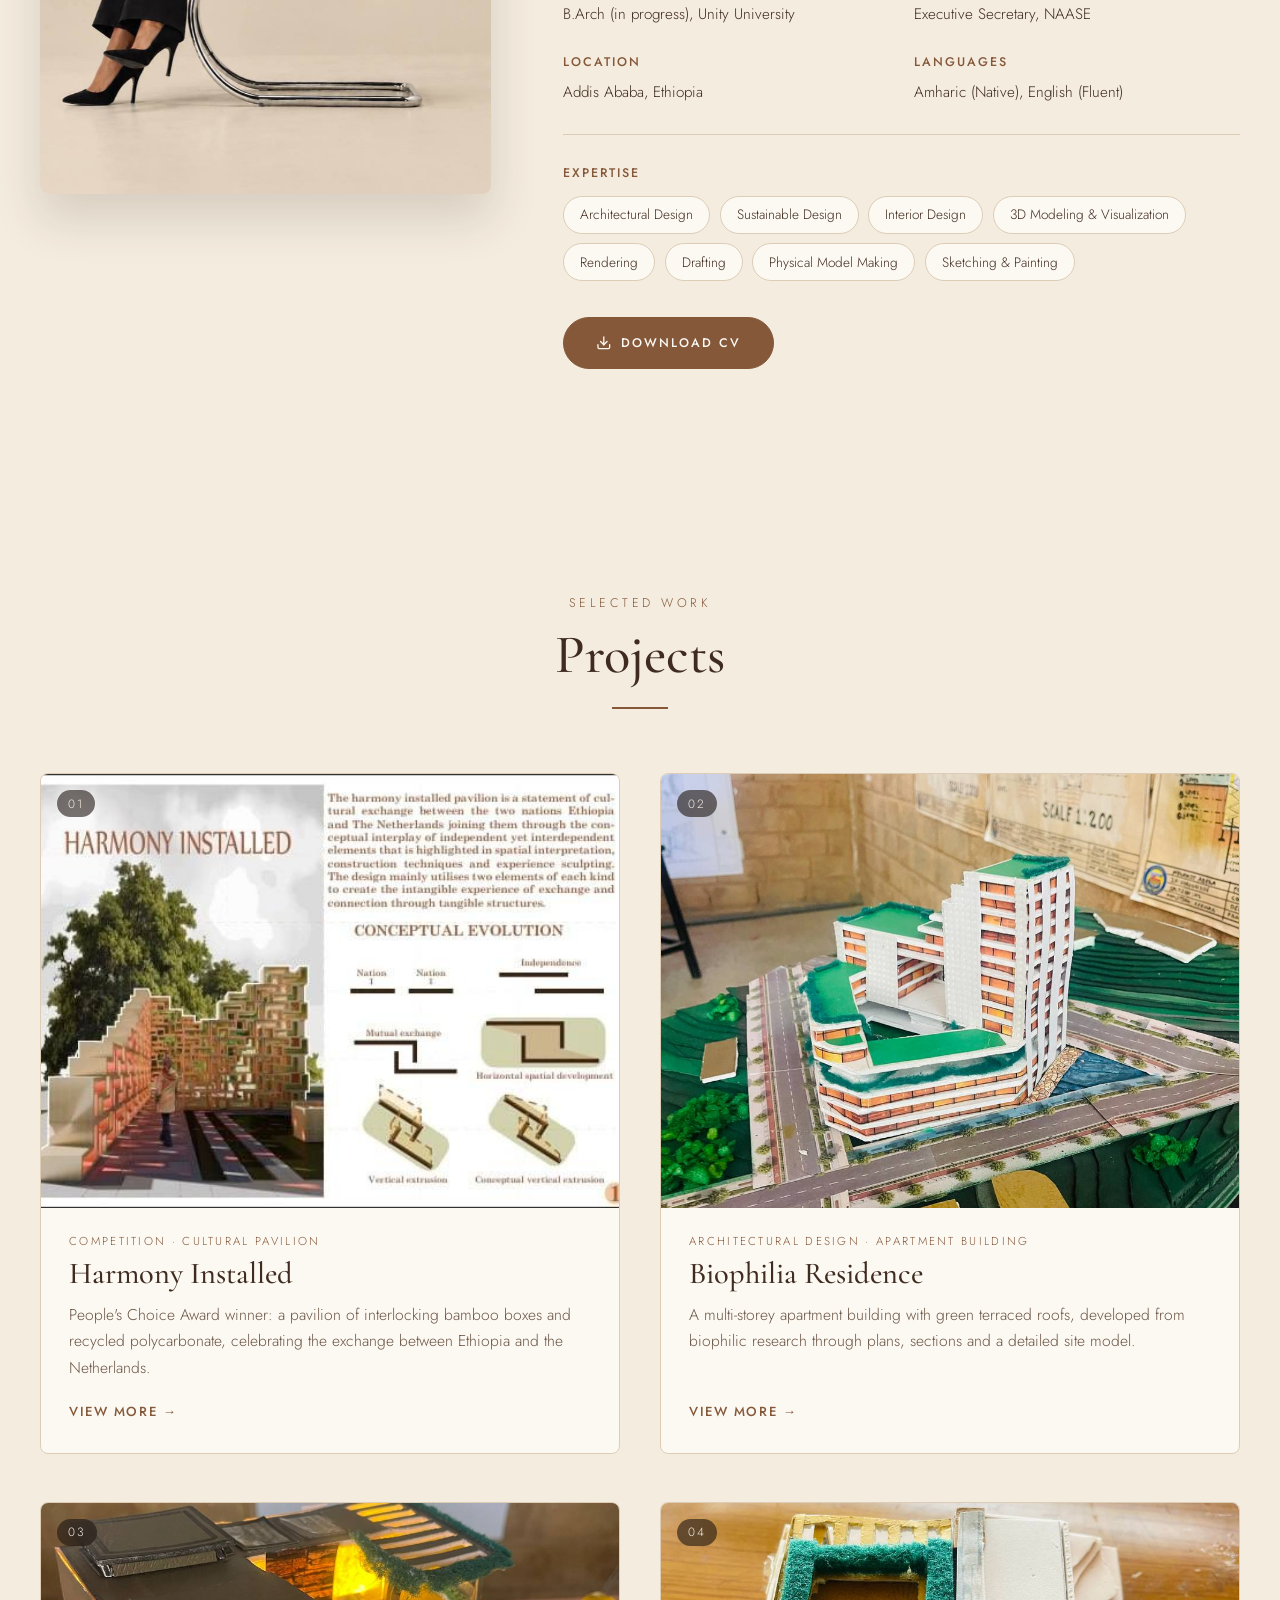
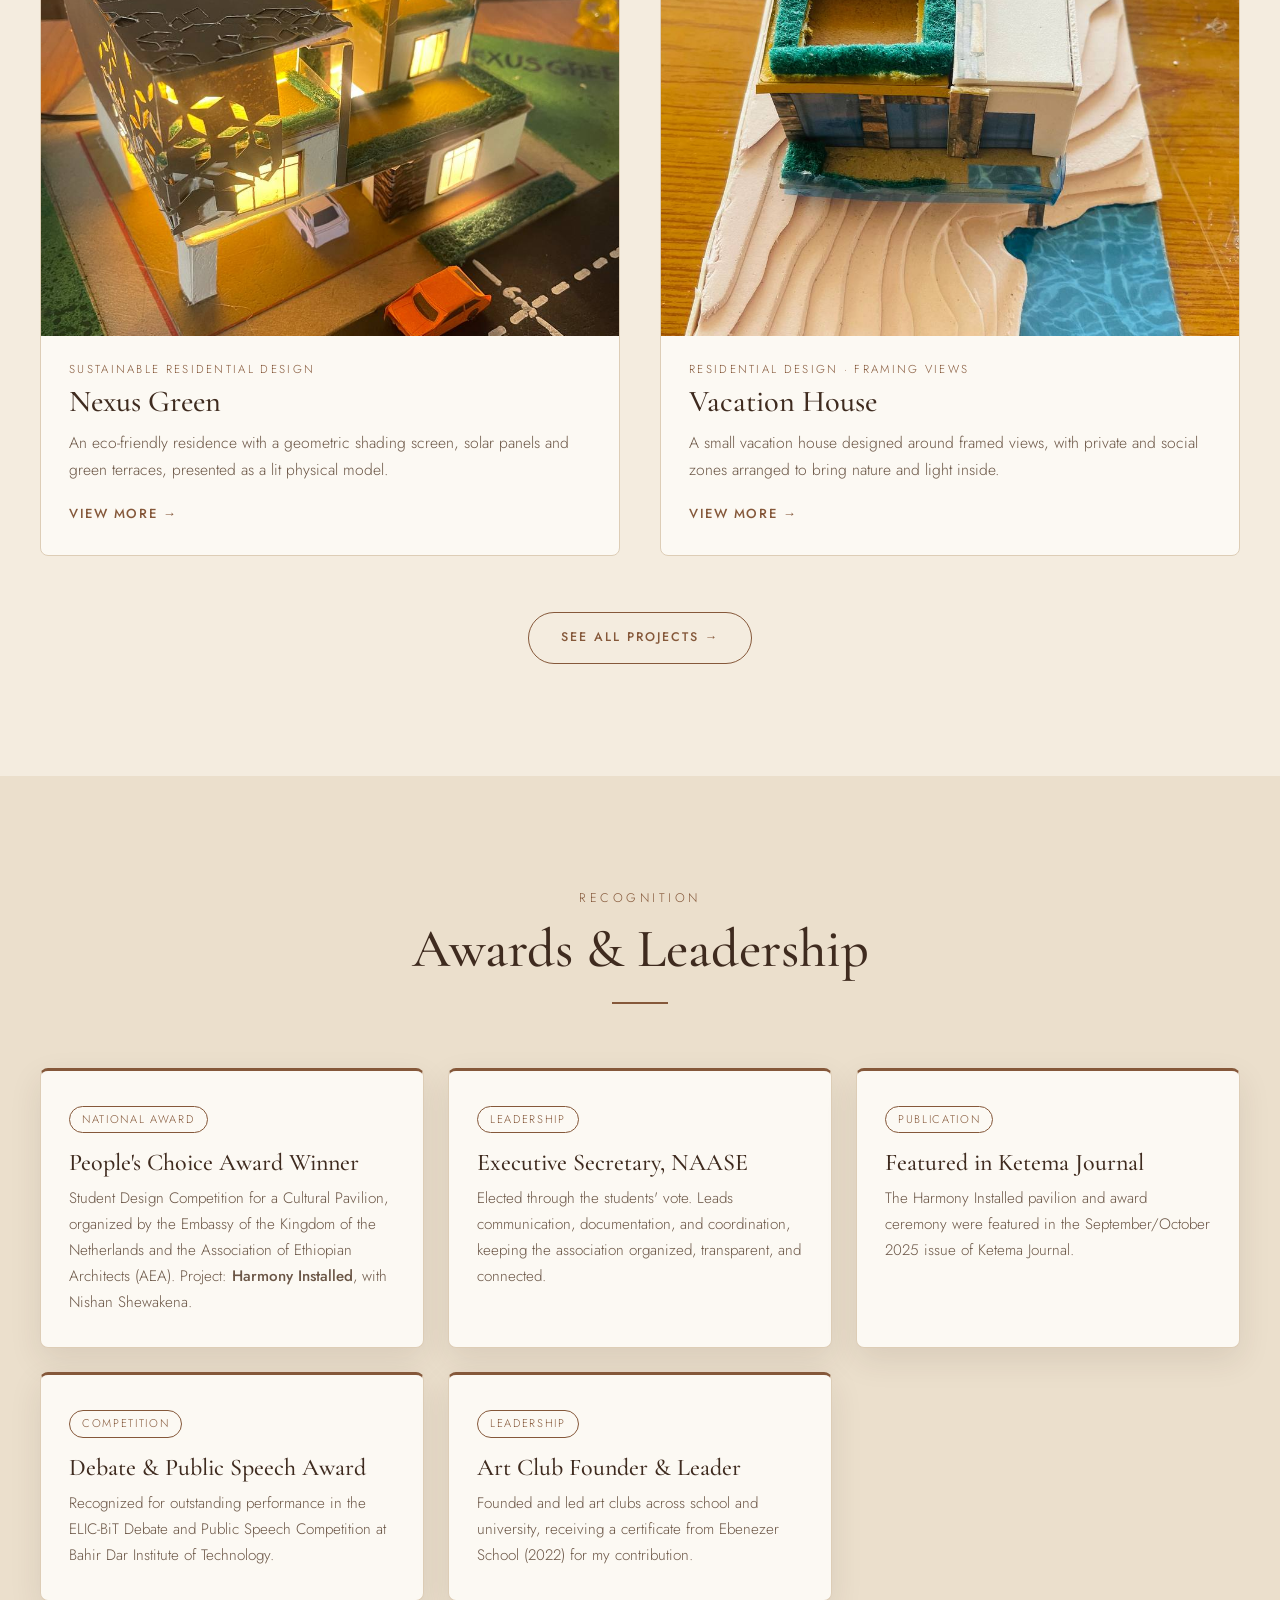
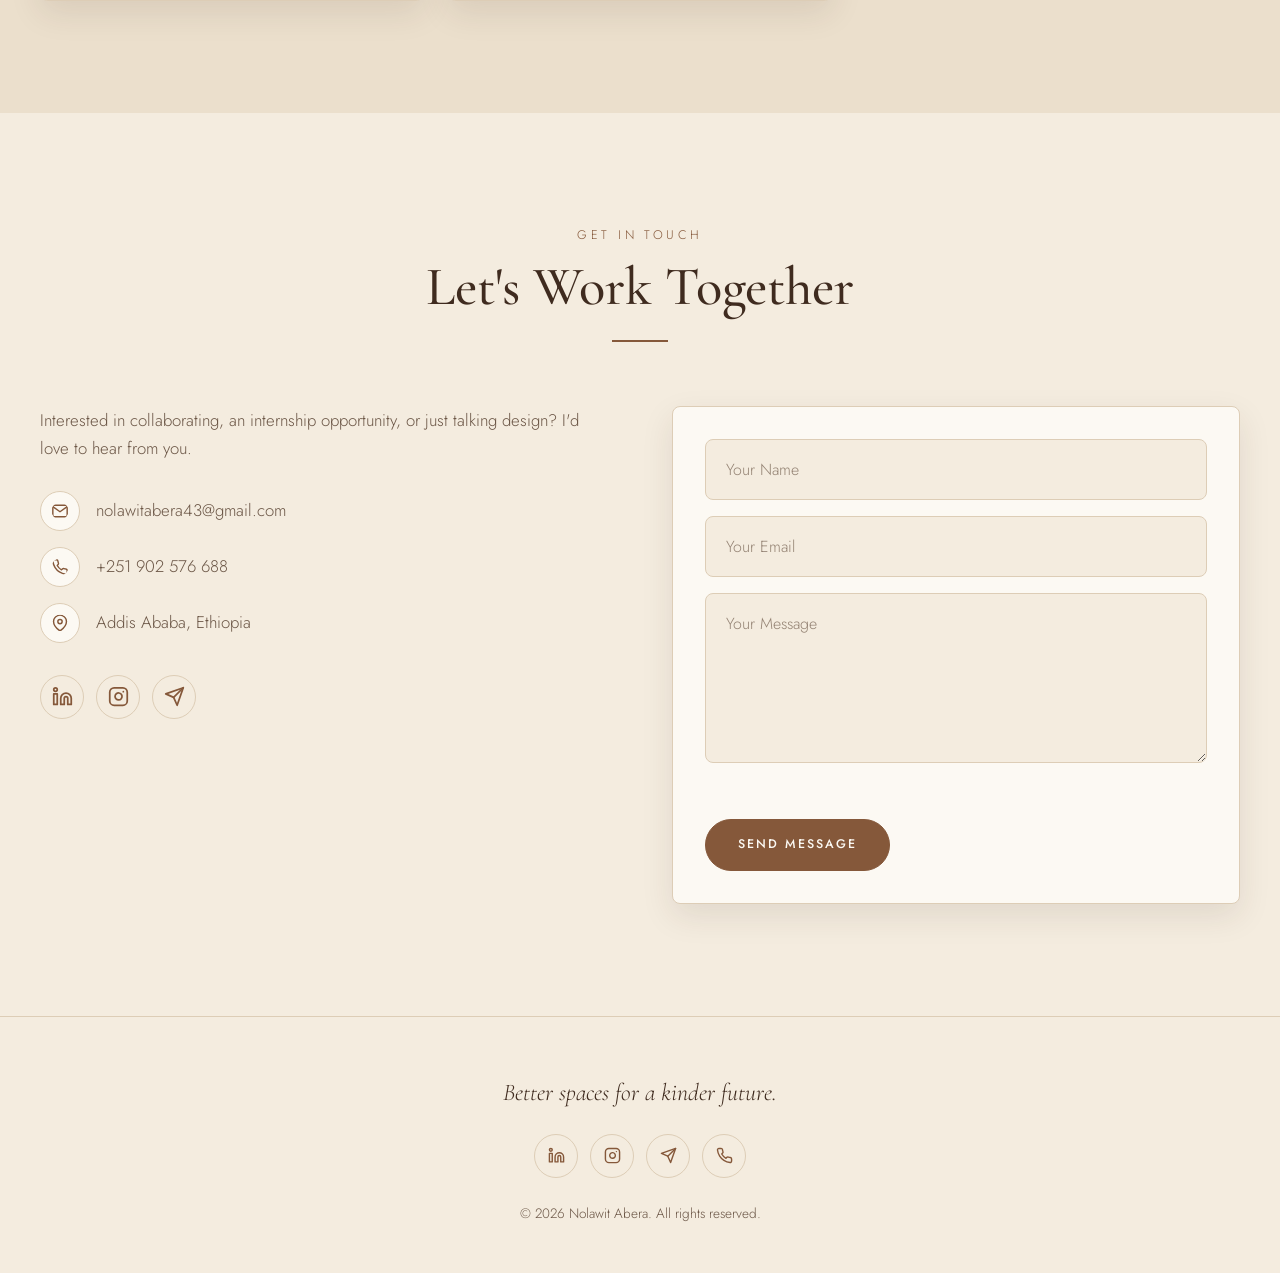
==== commit 58a10493: "linkedin updated" ====
--- a/index.html
+++ b/index.html
@@ -9,7 +9,8 @@
 
   <meta property="og:title" content="Nolawit Abera | Architecture Student &amp; Designer">
   <meta property="og:description" content="Better spaces for a kinder future. Selected architecture projects, models, and art.">
-  <meta property="og:image" content="assets/images/hero.jpg">
+  <meta property="og:image" content="https://nolawit-abera.vercel.app/assets/images/hero.jpg">
+  <meta property="og:url" content="https://nolawit-abera.vercel.app/">
   <meta name="twitter:card" content="summary_large_image">
 
   <script>
@@ -126,7 +127,7 @@
         </div>
 
         <ul class="social-icons">
-          <li><a href="https://www.linkedin.com/in/nolawit-abera-a8ab04353?utm_source=share_via&utm_content=profile&utm_medium=member_ios" target="_blank" rel="noopener" aria-label="LinkedIn"><svg class="icon" aria-hidden="true"><use href="#i-linkedin"/></svg></a></li>
+          <li><a href="https://www.linkedin.com/in/nolawit-abera-a8ab04353" target="_blank" rel="noopener" aria-label="LinkedIn"><svg class="icon" aria-hidden="true"><use href="#i-linkedin"/></svg></a></li>
           <li><a href="https://instagram.com/nazul_violeta" target="_blank" rel="noopener" aria-label="Instagram"><svg class="icon" aria-hidden="true"><use href="#i-instagram"/></svg></a></li>
           <li><a href="https://t.me/Nolawit_abera" target="_blank" rel="noopener" aria-label="Telegram"><svg class="icon" aria-hidden="true"><use href="#i-telegram"/></svg></a></li>
         </ul>
@@ -307,7 +308,7 @@
           </ul>
 
           <ul class="social-icons">
-            <li><a href="https://www.linkedin.com/in/nolawit-abera-a8ab04353?utm_source=share_via&utm_content=profile&utm_medium=member_ios" target="_blank" rel="noopener" aria-label="LinkedIn"><svg class="icon" aria-hidden="true"><use href="#i-linkedin"/></svg></a></li>
+            <li><a href="https://www.linkedin.com/in/nolawit-abera-a8ab04353" target="_blank" rel="noopener" aria-label="LinkedIn"><svg class="icon" aria-hidden="true"><use href="#i-linkedin"/></svg></a></li>
             <li><a href="https://instagram.com/nazul_violeta" target="_blank" rel="noopener" aria-label="Instagram"><svg class="icon" aria-hidden="true"><use href="#i-instagram"/></svg></a></li>
             <li><a href="https://t.me/Nolawit_abera" target="_blank" rel="noopener" aria-label="Telegram"><svg class="icon" aria-hidden="true"><use href="#i-telegram"/></svg></a></li>
           </ul>
@@ -330,7 +331,7 @@
   <footer class="footer">
     <p class="footer-tagline"><em>Better spaces for a kinder future.</em></p>
     <ul class="social-icons">
-      <li><a href="https://www.linkedin.com/in/nolawit-abera-a8ab04353?utm_source=share_via&utm_content=profile&utm_medium=member_ios" target="_blank" rel="noopener" aria-label="LinkedIn"><svg class="icon" aria-hidden="true"><use href="#i-linkedin"/></svg></a></li>
+      <li><a href="https://www.linkedin.com/in/nolawit-abera-a8ab04353" target="_blank" rel="noopener" aria-label="LinkedIn"><svg class="icon" aria-hidden="true"><use href="#i-linkedin"/></svg></a></li>
       <li><a href="https://instagram.com/nazul_violeta" target="_blank" rel="noopener" aria-label="Instagram"><svg class="icon" aria-hidden="true"><use href="#i-instagram"/></svg></a></li>
       <li><a href="https://t.me/Nolawit_abera" target="_blank" rel="noopener" aria-label="Telegram"><svg class="icon" aria-hidden="true"><use href="#i-telegram"/></svg></a></li>
       <li><a href="tel:+251902576688" aria-label="Phone"><svg class="icon" aria-hidden="true"><use href="#i-phone"/></svg></a></li>
